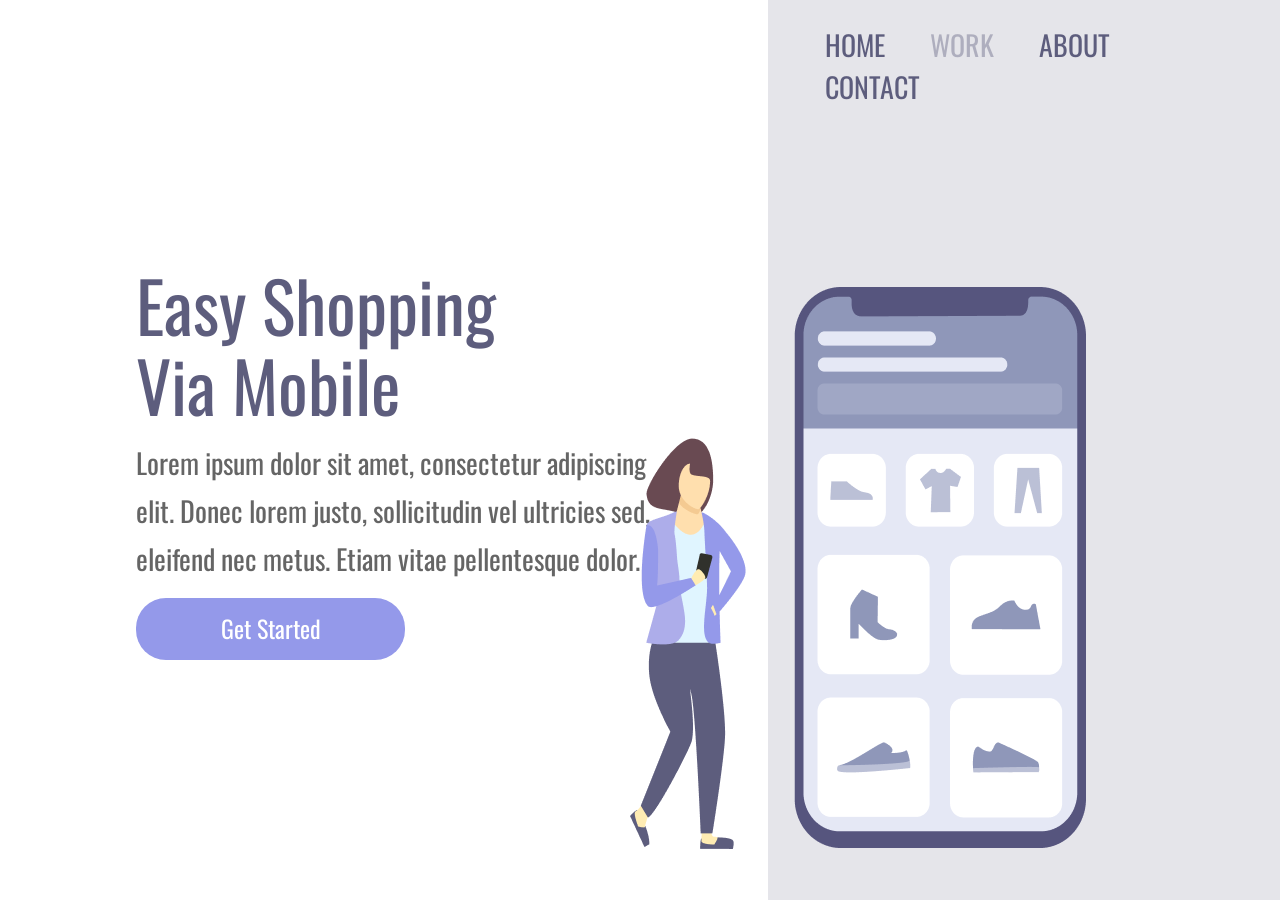
==== projeto01/index.html @ dc953c81 "Primeiro commit - Projeto responsividade" ====
<!DOCTYPE html>
<html lang="en">

<head>
    <meta charset="UTF-8">
    <meta name="viewport" content="width=device-width, initial-scale=1.0">
    <link rel="preconnect" href="https://fonts.googleapis.com">
    <link rel="preconnect" href="https://fonts.gstatic.com" crossorigin>
    <link href="https://fonts.googleapis.com/css2?family=Oswald:wght@200..700&display=swap" rel="stylesheet">
    <link rel="stylesheet" href="style.css">
    <title>projeto Responsividade - CSS</title>
</head>

<body>
    <main class="wrapper">
        <section class="container-left">
            <h1>Easy Shopping Via Mobile</h1>
            <p>Lorem ipsum dolor sit amet, consectetur adipiscing
                elit. Donec lorem justo, sollicitudin vel ultricies sed,
                eleifend nec metus. Etiam vitae pellentesque dolor.
            </p>
            <button>Get Started</button>
        </section>
        <section class="container-right">
            <header>
                <a href="#">HOME</a>
                <a href="#">WORK</a>
                <a href="#">ABOUT</a>
                <a href="#">CONTACT</a>
            </header>
            <img src="/projeto01/assets/image.png" alt="image-logo">
        </section>
    </main>
</body>

</html>
---- projeto01/style.css ----
*{
margin: 0;
padding: 0;
box-sizing: border-box;
font-family: "Oswald", sans-serif;
}
.wrapper{
    width: 100vw;
    height: 100vh;
}
.container-left{
    display: inline-block;
    width: 60%;
    margin-top: 10%;
    padding: 136px;
}
.container-right{
    display: inline-block;
    position: absolute;
    background-color:rgba(93,93, 125, 0.16);
    height: 100vh;
    width: 40%;
}

img{
    position: relative;
    right: 138px;
    top: 20%;
}
h1{
    font-weight: 400;
    font-size: 70px;
    line-height: 80px;
    color: #5d5d7d;
    width: 368px;
}
p{
    font-weight: 400;
    font-size: 28px;
    line-height: 48px;
    width: 540px;
    margin-top: 15px;
    opacity: 0.6;
}
button{
    width: 269px;
    height: 62px;
    background: rgba(148, 153, 234, 9.8);
    border-radius: 30px;
    border: none;
    font-weight: 400;
    font-size: 24px;
    line-height: 35.57px;
    align-items: center;
    margin-top: 15px;
    cursor: pointer;
    color: #fff;
}
button:hover{
    opacity: .8;
}
button:active{
    opacity: .5;
}
a{
    font-size: 28px;
    font-weight: 400;
    line-height: 41.5px;
    color: #5D5D7D;
    margin-right: 41px;
    text-decoration: none;
}
a:nth-child(2){
    opacity: .4;
}
a:hover{
    opacity: .4;
}
a:active{
    opacity: .8;
}
header{
    margin: 24px 0 0 57px;
}
@media screen and (max-width:900px){
    .container-left{
        width: 100%;
        height: 50%;
        margin: 0;
        padding: 0;
    }
    .container-right{
        display: block;
        height: 50%;
        width: 100%;
        position: static;
        padding: 75px;
    }
    img{
        position: static;
        max-width: 90%;
    }
    header{
        display: none;
    }
    h1{
        font-size: 36px;
        line-height: 52px;
        width: auto;
        margin: 58px 50px 0 58px;
        text-align: center;
    }
    p{
        margin: 15px 40px;
        width: auto;
        text-align: center;
        font-size: 14px;
        line-height: 24px; 
    }
    button{
        margin: 0 auto;
        display: block;
    }
   
}
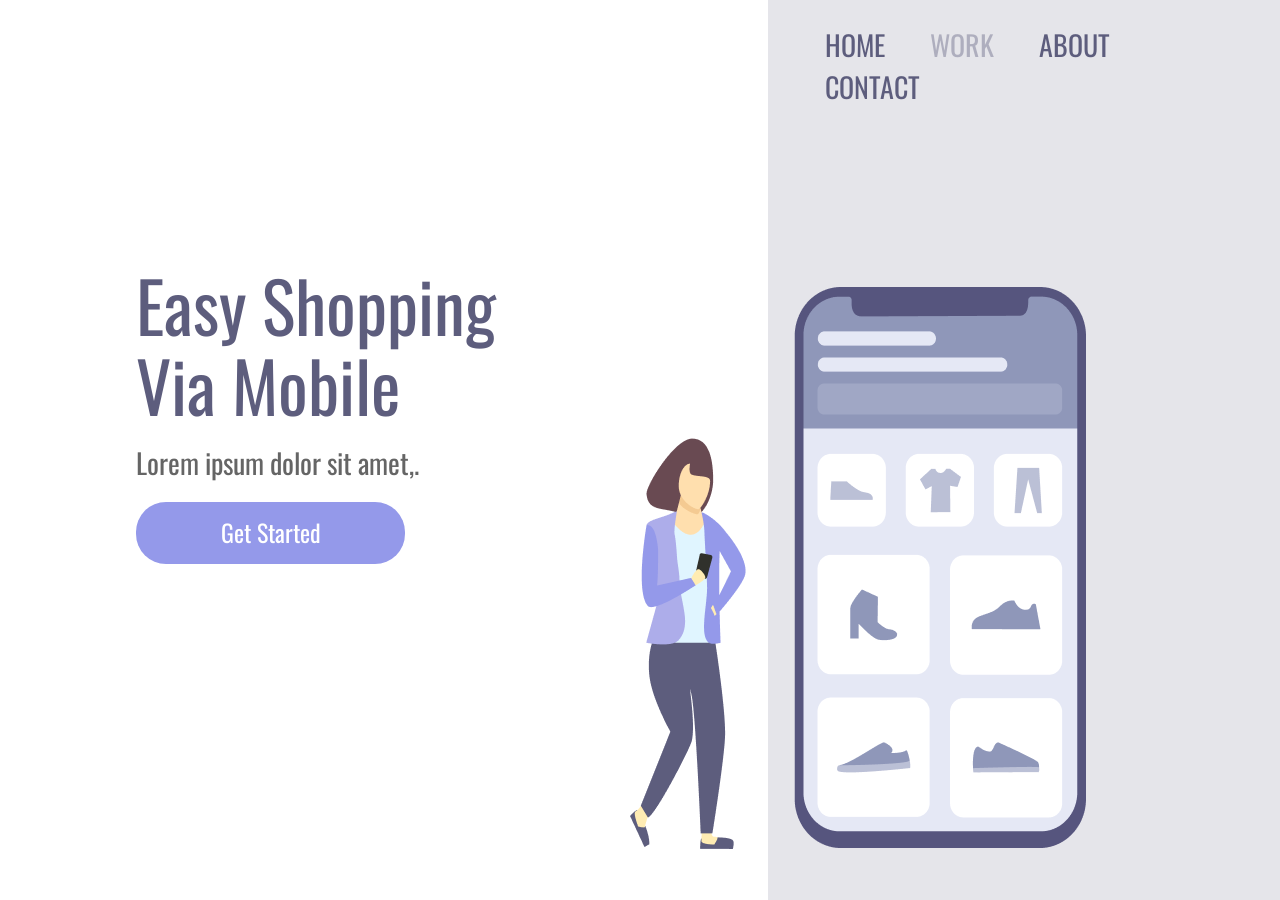
==== commit 91634fe9: "Alteração no opacity  no style css e alteração no parágrafo do html" ====
--- a/projeto01/index.html
+++ b/projeto01/index.html
@@ -8,16 +8,14 @@
     <link rel="preconnect" href="https://fonts.gstatic.com" crossorigin>
     <link href="https://fonts.googleapis.com/css2?family=Oswald:wght@200..700&display=swap" rel="stylesheet">
     <link rel="stylesheet" href="style.css">
-    <title>projeto Responsividade - CSS</title>
+    <title>projeto Responsividade</title>
 </head>
 
 <body>
     <main class="wrapper">
         <section class="container-left">
             <h1>Easy Shopping Via Mobile</h1>
-            <p>Lorem ipsum dolor sit amet, consectetur adipiscing
-                elit. Donec lorem justo, sollicitudin vel ultricies sed,
-                eleifend nec metus. Etiam vitae pellentesque dolor.
+            <p>Lorem ipsum dolor sit amet,.
             </p>
             <button>Get Started</button>
         </section>
--- a/projeto01/style.css
+++ b/projeto01/style.css
@@ -57,10 +57,10 @@
     color: #fff;
 }
 button:hover{
-    opacity: .8;
+    opacity: 0.8;
 }
 button:active{
-    opacity: .5;
+    opacity: 0.5;
 }
 a{
     font-size: 28px;
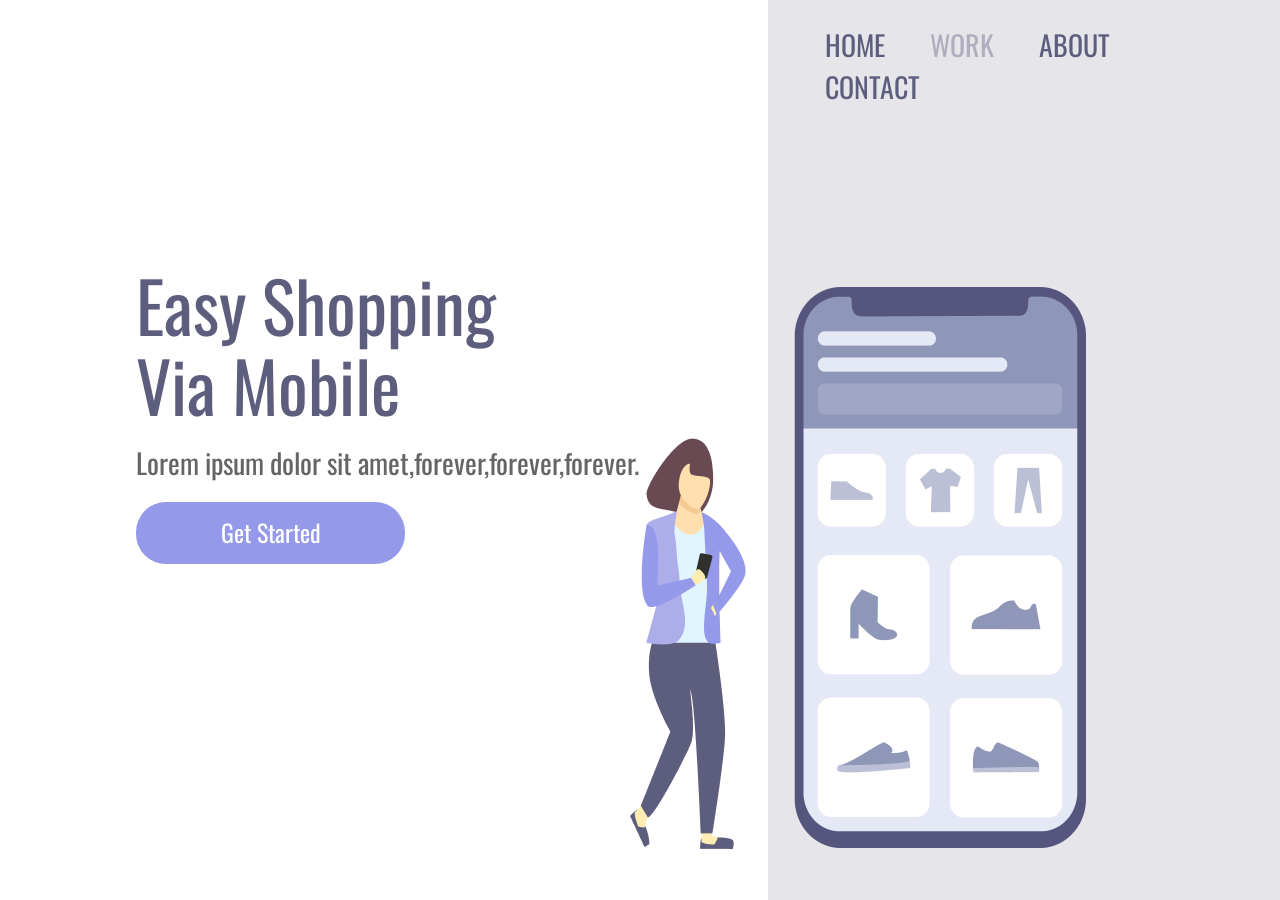
==== commit 31d8978a: "Alteração no paragráfo principal" ====
--- a/projeto01/index.html
+++ b/projeto01/index.html
@@ -15,7 +15,7 @@
     <main class="wrapper">
         <section class="container-left">
             <h1>Easy Shopping Via Mobile</h1>
-            <p>Lorem ipsum dolor sit amet,.
+            <p>Lorem ipsum dolor sit amet,forever,forever,forever.
             </p>
             <button>Get Started</button>
         </section>
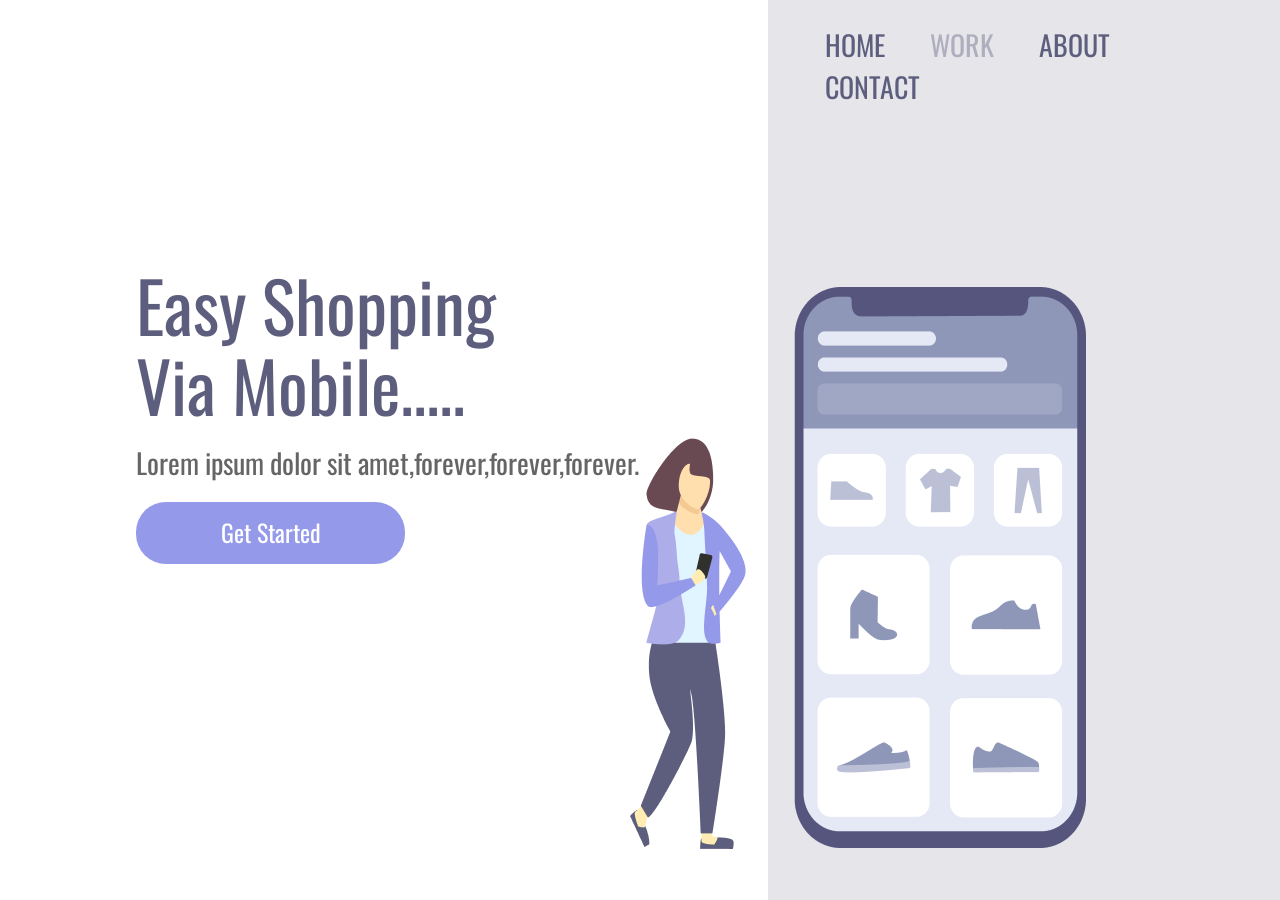
==== commit 1300ef34: "Alteração no titulo da página" ====
--- a/projeto01/index.html
+++ b/projeto01/index.html
@@ -14,7 +14,7 @@
 <body>
     <main class="wrapper">
         <section class="container-left">
-            <h1>Easy Shopping Via Mobile</h1>
+            <h1>Easy Shopping Via Mobile.....</h1>
             <p>Lorem ipsum dolor sit amet,forever,forever,forever.
             </p>
             <button>Get Started</button>
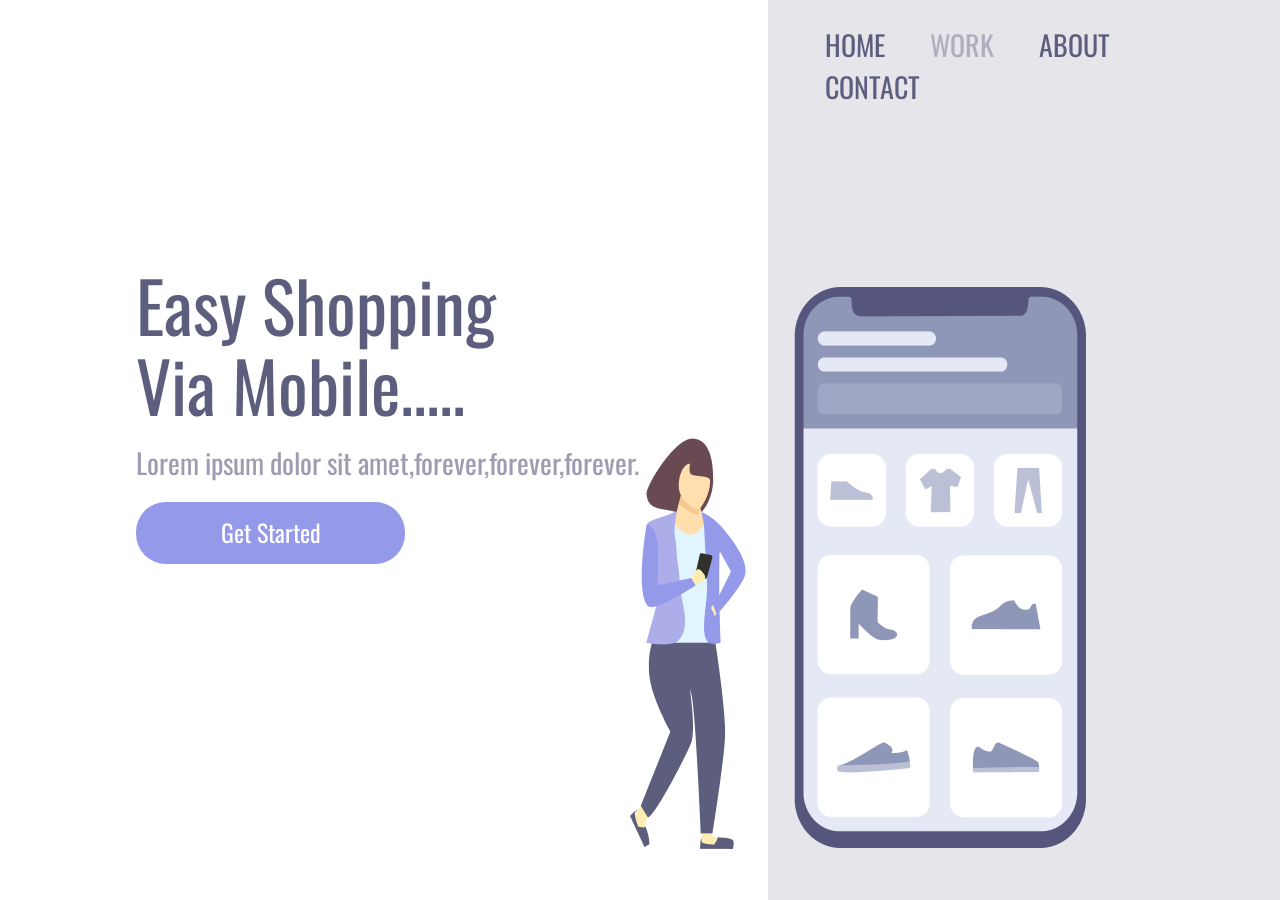
==== commit 77782c17: "Alteração no titulo index.html e nacor principal css" ====
--- a/projeto01/index.html
+++ b/projeto01/index.html
@@ -31,4 +31,4 @@
     </main>
 </body>
 
-</html>+</html>
--- a/projeto01/style.css
+++ b/projeto01/style.css
@@ -3,6 +3,7 @@
 padding: 0;
 box-sizing: border-box;
 font-family: "Oswald", sans-serif;
+color: #5D5D7E;
 }
 .wrapper{
     width: 100vw;
@@ -31,7 +32,6 @@
     font-weight: 400;
     font-size: 70px;
     line-height: 80px;
-    color: #5d5d7d;
     width: 368px;
 }
 p{
@@ -66,7 +66,6 @@
     font-size: 28px;
     font-weight: 400;
     line-height: 41.5px;
-    color: #5D5D7D;
     margin-right: 41px;
     text-decoration: none;
 }
